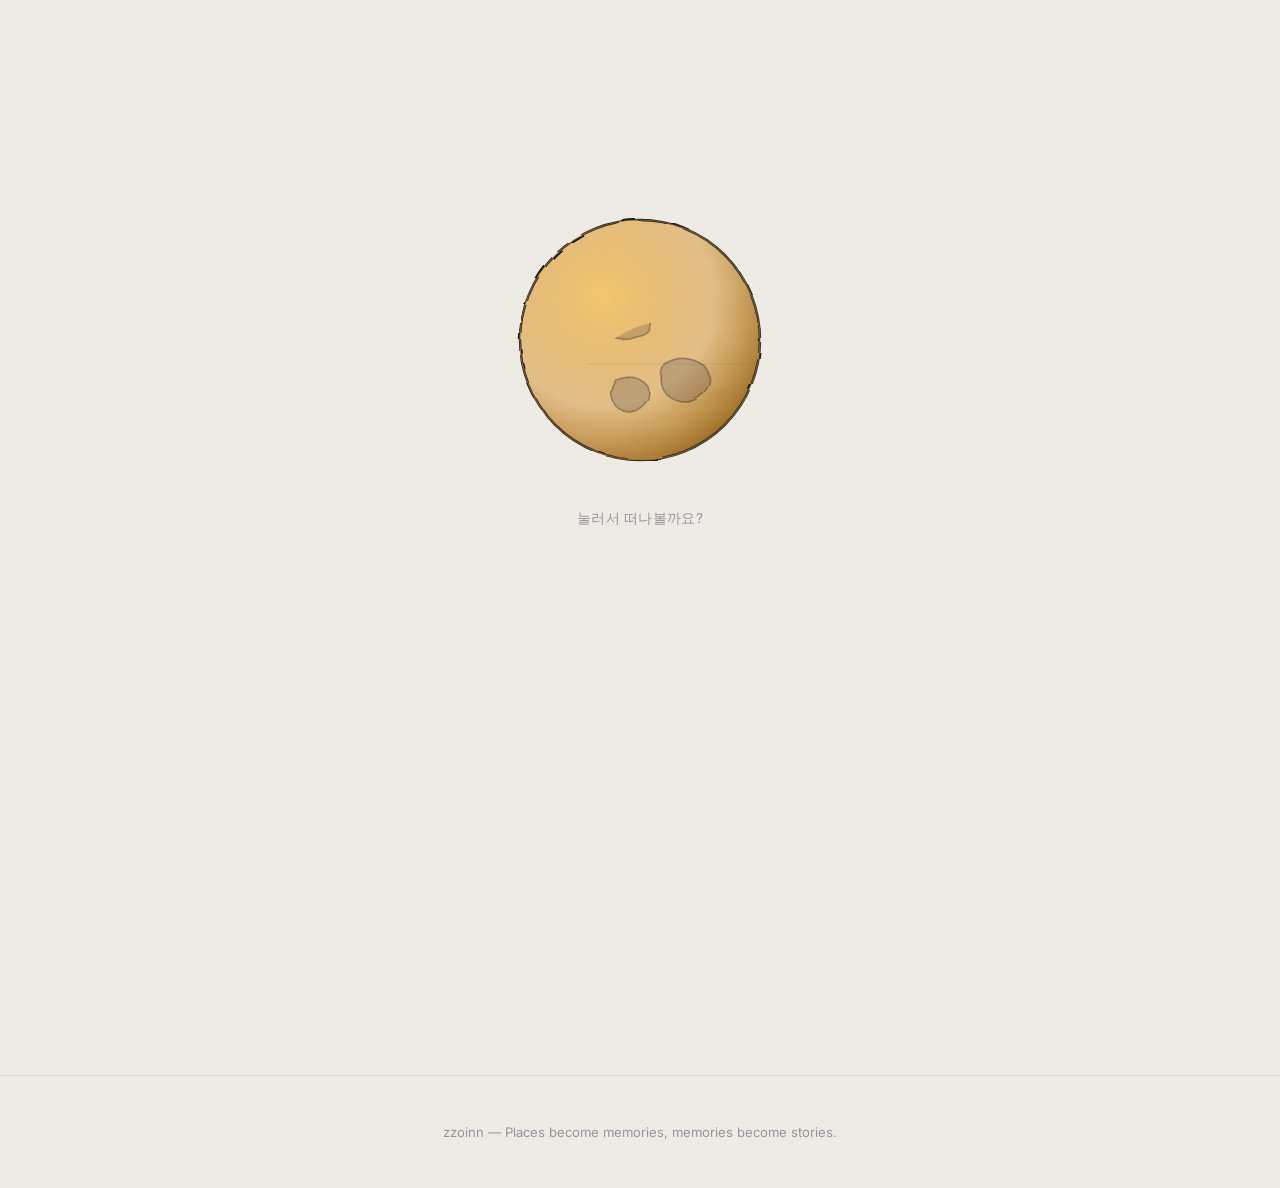
==== index.html @ 5c6ac8ff "첫 번째 커밋: zzoinn 랜딩페이지 v2" ====
<!doctype html>
<html lang="ko" data-theme="light">
<head>
<meta charset="UTF-8" />
<meta name="viewport" content="width=device-width, initial-scale=1.0" />
<title>zzoinn — 여행 아카이브</title>

<link rel="preconnect" href="https://fonts.googleapis.com">
<link rel="preconnect" href="https://fonts.gstatic.com" crossorigin>
<link href="https://fonts.googleapis.com/css2?family=Fraunces:opsz,wght@9..144,400;9..144,500;9..144,600&family=Inter:wght@400;500;600&display=swap" rel="stylesheet">

<style>
  :root {
    --bg: #EEEBE4;
    --bg-elevated: #F8F6F1;
    --ink: #1A1C20;
    --ink-soft: #62646C;
    --ink-faint: #93959C;
    --accent: #D89A3E;
    --line: rgba(26,28,32,0.10);
    --globe-core: #F3C66E;
    --globe-edge: #9C6A21;
    --shadow-soft: rgba(26,28,32,0.10);

    --font-display: 'Fraunces', Georgia, serif;
    --font-body: 'Inter', -apple-system, BlinkMacSystemFont, sans-serif;

    --sp-2: 8px; --sp-3: 12px; --sp-4: 16px; --sp-5: 24px;
    --sp-6: 32px; --sp-7: 48px; --sp-8: 64px; --sp-9: 96px;

    --radius-s: 10px; --radius-m: 18px; --radius-l: 30px;
  }

  html[data-theme="dark"] {
    --bg: #10131A;
    --bg-elevated: #161A22;
    --ink: #ECEAE2;
    --ink-soft: #A2A6B3;
    --ink-faint: #6B6F7B;
    --accent: #96A8E4;
    --line: rgba(255,255,255,0.10);
    --globe-core: #5E72B9;
    --globe-edge: #11141C;
    --shadow-soft: rgba(0,0,0,0.45);
  }

  * { margin: 0; padding: 0; box-sizing: border-box; }

  html, body {
    background: var(--bg);
    color: var(--ink);
    font-family: var(--font-body);
    transition: background-color .5s ease, color .5s ease;
  }

  /* 랜딩 단계에서는 스크롤 잠금 (지구본 모먼트에 집중) */
  body { overflow: hidden; }
  body.site-entered { overflow: auto; }

  a, button, input { font-family: inherit; color: inherit; }
  button { cursor: pointer; background: none; border: none; }
  ::selection { background: var(--accent); color: var(--bg-elevated); }

  /* ============================================
     STAGE 1→2 인트로 레이어
     처음엔 화면 중앙에 큰 지구본만, 클릭하면
     상단에 도킹되는 반쪽 지구본으로 전환
     ============================================ */
  .intro-layer {
    position: fixed;
    top: 0;
    left: 50%;
    width: 320px;
    height: 320px;
    margin-left: -160px;
    z-index: 20;
    transform-origin: 50% 0%;
    transform: translateY(20vh) scale(1);
    transition: transform 1.15s cubic-bezier(.65,0,.35,1);
  }
  body.site-entered .intro-layer {
    transform: translateY(-150px) scale(0.42);
  }

  .globe-button {
    width: 100%;
    height: 100%;
    border-radius: 50%;
    display: block;
  }
  .globe-button:focus-visible {
    outline: 3px solid var(--accent);
    outline-offset: 6px;
  }
  body.site-entered .globe-button { pointer-events: none; }

  .globe-svg { width: 100%; height: 100%; display: block; }

  @media (prefers-reduced-motion: no-preference) {
    .sphere-float { animation: sway 5s ease-in-out infinite; }
    .continent-a { animation: spin-pulse 9s linear infinite; }
    .continent-b { animation: spin-pulse 9s linear infinite; animation-delay: -3s; }
    .continent-c { animation: spin-pulse 9s linear infinite; animation-delay: -6s; }
  }
  @keyframes sway {
    0%, 100% { transform: translateY(0) rotate(-3deg); }
    50%      { transform: translateY(-14px) rotate(3deg); }
  }
  @keyframes spin-pulse {
    0%   { transform: scaleX(1); }
    50%  { transform: scaleX(0.08); }
    100% { transform: scaleX(1); }
  }
  .continent-a, .continent-b, .continent-c { transform-origin: 200px 200px; }

  /* 손그림 느낌의 떨리는 선 */
  .sketchy { filter: url(#sketchFilter); }

  .intro-hint {
    position: fixed;
    top: calc(20vh + 330px);
    left: 0;
    right: 0;
    text-align: center;
    font-size: 0.85rem;
    color: var(--ink-faint);
    letter-spacing: 0.02em;
    opacity: 0;
    z-index: 19;
    animation: hintFade 1s ease forwards;
    animation-delay: 1s;
    transition: opacity .35s ease;
  }
  @keyframes hintFade { to { opacity: 1; } }
  body.site-entered .intro-hint { opacity: 0 !important; pointer-events: none; }

  /* --- 걸어다니는 캐릭터: 도킹된 반쪽 지구본 위에서 좌우 패트롤 --- */
  .walker-wrap {
    position: fixed;
    top: 76px;
    left: 50%;
    transform: translateX(-50%);
    z-index: 6;
    opacity: 0;
    pointer-events: none;
    transition: opacity .5s ease .55s;
  }
  body.site-entered .walker-wrap { opacity: 1; }

  .walker-figure { width: 38px; height: 48px; display: block; }
  @media (prefers-reduced-motion: no-preference) {
    body.site-entered .walker-figure { animation: patrol 6s ease-in-out infinite; }
  }
  @keyframes patrol {
    0%   { transform: translate(-90px, 0)   scaleX(1); }
    10%  { transform: translate(-60px, -7px) scaleX(1); }
    20%  { transform: translate(-30px, 0)   scaleX(1); }
    30%  { transform: translate(0,     -7px) scaleX(1); }
    40%  { transform: translate(30px,  0)   scaleX(1); }
    49%  { transform: translate(60px,  -7px) scaleX(1); }
    50%  { transform: translate(60px,  -7px) scaleX(-1); }
    60%  { transform: translate(30px,  0)   scaleX(-1); }
    70%  { transform: translate(0,     -7px) scaleX(-1); }
    80%  { transform: translate(-30px, 0)   scaleX(-1); }
    90%  { transform: translate(-60px, -7px) scaleX(-1); }
    100% { transform: translate(-90px, 0)   scaleX(1); }
  }

  /* 반쪽 지구본이 도킹할 자리를 일반 흐름에서 미리 비워둠 */
  .dome-spacer {
    height: 0;
    transition: height 1.15s cubic-bezier(.65,0,.35,1);
  }
  body.site-entered .dome-spacer { height: 122px; }

  /* ============================================
     상단 네비게이션 — zzoinn(좌) / 탭 + 다크모드(우)
     ============================================ */
  .nav {
    display: flex;
    align-items: center;
    justify-content: space-between;
    padding: var(--sp-5) var(--sp-7);
    border-bottom: 1px solid var(--line);
    position: sticky;
    top: 0;
    background: var(--bg);
    z-index: 30;
    opacity: 0;
    transform: translateY(8px);
    pointer-events: none;
    transition: background-color .5s ease, border-color .5s ease,
                opacity .6s ease .5s, transform .6s ease .5s;
  }
  body.site-entered .nav { opacity: 1; transform: none; pointer-events: auto; }

  .nav__logo {
    font-family: var(--font-display);
    font-size: 1.4rem;
    font-weight: 500;
    letter-spacing: 0.04em;
  }

  .nav__right { display: flex; align-items: center; gap: var(--sp-6); }

  .nav__links { display: flex; gap: var(--sp-6); list-style: none; }
  .nav__links a {
    text-decoration: none;
    font-size: 0.95rem;
    color: var(--ink-soft);
    transition: color .25s ease;
  }
  .nav__links a:hover { color: var(--ink); }

  .theme-toggle {
    position: relative;
    width: 44px;
    height: 44px;
    border-radius: 50%;
    border: 1px solid var(--line);
    display: flex;
    align-items: center;
    justify-content: center;
    flex-shrink: 0;
  }
  .theme-toggle:focus-visible { outline: 2px solid var(--accent); outline-offset: 2px; }
  .theme-toggle .icon {
    position: absolute;
    font-size: 1.1rem;
    transition: opacity .4s ease, transform .4s ease;
  }
  .theme-toggle .icon--sun  { opacity: 1; transform: rotate(0deg) scale(1); }
  .theme-toggle .icon--moon { opacity: 0; transform: rotate(-80deg) scale(.5); }
  html[data-theme="dark"] .theme-toggle .icon--sun  { opacity: 0; transform: rotate(80deg) scale(.5); }
  html[data-theme="dark"] .theme-toggle .icon--moon { opacity: 1; transform: rotate(0deg) scale(1); }

  /* ============================================
     메인 콘텐츠 (인트로 종료 후 페이드인)
     ============================================ */
  main {
    opacity: 0;
    transform: translateY(8px);
    pointer-events: none;
    transition: opacity .6s ease .55s, transform .6s ease .55s;
  }
  body.site-entered main { opacity: 1; transform: none; pointer-events: auto; }

  .hero {
    padding: var(--sp-8) var(--sp-7) var(--sp-7);
    text-align: center;
    max-width: 880px;
    margin: 0 auto;
  }
  .hero__eyebrow {
    font-size: 0.8rem;
    letter-spacing: 0.18em;
    color: var(--ink-faint);
    margin-bottom: var(--sp-4);
  }
  .hero__headline {
    font-family: var(--font-display);
    font-weight: 500;
    font-size: clamp(2.1rem, 5vw, 3.2rem);
    line-height: 1.3;
    margin-bottom: var(--sp-6);
  }

  .search {
    display: flex;
    gap: var(--sp-3);
    background: var(--bg-elevated);
    border: 1px solid var(--line);
    border-radius: var(--radius-l);
    padding: var(--sp-2);
    max-width: 560px;
    margin: 0 auto var(--sp-5);
    transition: background-color .5s ease, border-color .5s ease;
  }
  .search input { flex: 1; border: none; background: none; padding: var(--sp-3) var(--sp-4); font-size: 0.95rem; }
  .search input:focus { outline: none; }
  .search button {
    background: var(--ink);
    color: var(--bg);
    padding: var(--sp-3) var(--sp-5);
    border-radius: var(--radius-m);
    font-size: 0.9rem;
    font-weight: 500;
    transition: background-color .5s ease, color .5s ease;
  }

  .chips { display: flex; flex-wrap: wrap; justify-content: center; gap: var(--sp-3); }
  .chip {
    border: 1px solid var(--line);
    border-radius: var(--radius-l);
    padding: var(--sp-2) var(--sp-4);
    font-size: 0.82rem;
    color: var(--ink-soft);
    transition: border-color .25s ease, color .25s ease;
  }
  .chip:hover { border-color: var(--accent); color: var(--ink); }

  /* ============================================
     매거진 — 추천 여행 스토리
     ============================================ */
  .stories { padding: var(--sp-7) var(--sp-7) var(--sp-9); max-width: 1180px; margin: 0 auto; }
  .stories__head { margin-bottom: var(--sp-7); }
  .stories__head .eyebrow { font-size: 0.8rem; letter-spacing: 0.18em; color: var(--ink-faint); margin-bottom: var(--sp-3); }
  .stories__head h2 { font-family: var(--font-display); font-size: clamp(1.6rem, 3vw, 2.2rem); font-weight: 500; }

  .stories__grid { display: grid; grid-template-columns: repeat(4, 1fr); gap: var(--sp-5); }

  .card {
    border-radius: var(--radius-m);
    overflow: hidden;
    background: var(--bg-elevated);
    border: 1px solid var(--line);
    transition: transform .35s ease, border-color .5s ease, background-color .5s ease;
  }
  .card:hover { transform: translateY(-6px); }

  .card__thumb { height: 180px; position: relative; display: flex; align-items: flex-end; padding: var(--sp-3); }
  html[data-theme="dark"] .card__thumb { filter: brightness(.82) saturate(.9); }
  .card__thumb span { background: rgba(0,0,0,0.35); color: #fff; font-size: 0.72rem; padding: 4px 10px; border-radius: 999px; backdrop-filter: blur(4px); }

  .card__body { padding: var(--sp-4); }
  .card__title { font-family: var(--font-display); font-size: 1.05rem; margin-bottom: var(--sp-2); }
  .card__excerpt { font-size: 0.85rem; color: var(--ink-soft); line-height: 1.55; }

  .thumb-1 { background: linear-gradient(135deg, #E7B25F, #C2693A); }
  .thumb-2 { background: linear-gradient(135deg, #8E97A6, #3D4654); }
  .thumb-3 { background: linear-gradient(135deg, #7FA66E, #36563F); }
  .thumb-4 { background: linear-gradient(135deg, #D88A8E, #7A3B4C); }

  footer {
    text-align: center;
    padding: var(--sp-7);
    border-top: 1px solid var(--line);
    font-size: 0.82rem;
    color: var(--ink-faint);
    transition: border-color .5s ease;
  }

  @media (max-width: 860px) {
    .nav { padding: var(--sp-4) var(--sp-5); }
    .nav__links { display: none; }
    .hero { padding: var(--sp-7) var(--sp-5); }
    .stories { padding: var(--sp-6) var(--sp-5); }
    .stories__grid { grid-template-columns: 1fr 1fr; }
    .intro-layer { width: 240px; height: 240px; margin-left: -120px; }
    body.site-entered .intro-layer { transform: translateY(-118px) scale(0.5); }
  }
  @media (max-width: 520px) {
    .stories__grid { grid-template-columns: 1fr; }
    .search { flex-direction: column; border-radius: var(--radius-m); }
  }
</style>
</head>
<body>

  <!-- SVG 필터: 손그림 같은 떨리는 선 효과 -->
  <svg width="0" height="0" style="position:absolute">
    <filter id="sketchFilter">
      <feTurbulence type="fractalNoise" baseFrequency="0.012 0.04" numOctaves="2" seed="7" result="noise" />
      <feDisplacementMap in="SourceGraphic" in2="noise" scale="5" />
    </filter>
  </svg>

  <!-- STAGE 1→2: 인트로 지구본 (클릭하면 상단으로 도킹) -->
  <div class="intro-layer" id="introLayer">
    <button class="globe-button" id="globeButton" aria-label="zzoinn 둘러보기 시작">
      <svg class="globe-svg" viewBox="0 0 400 400">
        <defs>
          <radialGradient id="sphereGrad" cx="35%" cy="32%" r="75%">
            <stop offset="0%" stop-color="var(--globe-core)" />
            <stop offset="60%" stop-color="var(--accent)" stop-opacity="0.55" />
            <stop offset="100%" stop-color="var(--globe-edge)" />
          </radialGradient>
        </defs>

        <g class="sphere-float">
          <circle class="sketchy" cx="200" cy="200" r="150" fill="url(#sphereGrad)" stroke="var(--ink)" stroke-width="3" />

          <g clip-path="circle(150px at 200px 200px)">
            <!-- 손으로 그린 듯한 대륙 블롭 3개, 회전하듯 스케일 펄스 -->
            <path class="continent-a sketchy" d="M120,150 Q140,120 175,128 Q200,118 215,140 Q230,150 210,168 Q220,190 195,195 Q165,205 150,185 Q125,178 120,150 Z" fill="var(--ink)" fill-opacity="0.16" stroke="var(--ink)" stroke-opacity="0.35" stroke-width="2" />
            <path class="continent-b sketchy" d="M230,230 Q255,215 280,232 Q295,250 278,268 Q260,285 238,272 Q220,260 230,230 Z" fill="var(--ink)" fill-opacity="0.16" stroke="var(--ink)" stroke-opacity="0.35" stroke-width="2" />
            <path class="continent-c sketchy" d="M170,250 Q195,240 210,258 Q215,278 195,288 Q175,295 165,275 Q160,260 170,250 Z" fill="var(--ink)" fill-opacity="0.16" stroke="var(--ink)" stroke-opacity="0.35" stroke-width="2" />

            <line x1="50" y1="170" x2="350" y2="170" stroke="var(--ink)" stroke-opacity="0.10" />
            <line x1="50" y1="230" x2="350" y2="230" stroke="var(--ink)" stroke-opacity="0.10" />
          </g>

          <circle cx="200" cy="200" r="150" fill="none" stroke="var(--accent)" stroke-opacity="0.5" stroke-width="1.5" />
        </g>
      </svg>
    </button>
  </div>

  <p class="intro-hint" id="introHint">눌러서 떠나볼까요?</p>

  <!-- 도킹된 반쪽 지구본 위를 걸어다니는 캐릭터 -->
  <div class="walker-wrap" id="walker" aria-hidden="true">
    <svg class="walker-figure" viewBox="0 0 40 50">
      <ellipse cx="20" cy="30" rx="9" ry="12" fill="var(--accent)" stroke="var(--ink)" stroke-width="1.5" />
      <circle cx="20" cy="13" r="8" fill="var(--accent)" stroke="var(--ink)" stroke-width="1.5" />
      <circle cx="17" cy="12" r="1.2" fill="var(--ink)" />
      <circle cx="23" cy="12" r="1.2" fill="var(--ink)" />
      <path d="M16,16 Q20,18 24,16" fill="none" stroke="var(--ink)" stroke-width="1.3" stroke-linecap="round" />
      <line x1="14" y1="24" x2="6"  y2="30" stroke="var(--ink)" stroke-width="2" stroke-linecap="round" />
      <line x1="26" y1="24" x2="34" y2="30" stroke="var(--ink)" stroke-width="2" stroke-linecap="round" />
      <line x1="16" y1="40" x2="12" y2="49" stroke="var(--ink)" stroke-width="2.4" stroke-linecap="round" />
      <line x1="24" y1="40" x2="28" y2="49" stroke="var(--ink)" stroke-width="2.4" stroke-linecap="round" />
    </svg>
  </div>

  <div class="dome-spacer"></div>

  <header class="nav">
    <div class="nav__logo">zzoinn</div>
    <div class="nav__right">
      <nav class="nav__links">
        <a href="#magazine">Magazine</a>
        <a href="#goods">Goods</a>
      </nav>
      <button class="theme-toggle" id="themeToggle" aria-label="다크 모드로 전환" aria-pressed="false">
        <span class="icon icon--sun">☀️</span>
        <span class="icon icon--moon">🌙</span>
      </button>
    </div>
  </header>

  <main>
    <section class="hero">
      <p class="hero__eyebrow">TRAVEL ARCHIVE</p>
      <h1 class="hero__headline">오늘 어떤 여행을<br>하고 싶나요?</h1>

      <form class="search" id="searchForm">
        <input type="text" id="searchInput" placeholder="조용한 바다, 혼자 걷기 좋은 도시, 사진 찍기 좋은 장소…" />
        <button type="submit">탐색</button>
      </form>

      <div class="chips">
        <button class="chip">조용한 바다가 있는 여행</button>
        <button class="chip">현지 맛집을 찾는 여행</button>
        <button class="chip">혼자 걷기 좋은 도시</button>
        <button class="chip">사진 찍기 좋은 장소</button>
      </div>
    </section>

    <section class="stories" id="magazine">
      <div class="stories__head">
        <p class="eyebrow">MAGAZINE</p>
        <h2>지금, 어딘가의 이야기</h2>
      </div>

      <div class="stories__grid">
        <article class="card">
          <div class="card__thumb thumb-1"><span>📍 리스본, 포르투갈</span></div>
          <div class="card__body">
            <p class="card__title">골목 끝 작은 다이너</p>
            <p class="card__excerpt">아침 6시, 트램 소리만 울리는 알파마 골목에서 만난 핫초콜릿 한 잔.</p>
          </div>
        </article>

        <article class="card">
          <div class="card__thumb thumb-2"><span>📍 교토, 일본</span></div>
          <div class="card__body">
            <p class="card__title">관광객이 없는 새벽</p>
            <p class="card__excerpt">기온의 좁은 돌길, 인력거꾼 한 명과 마주친 새벽 다섯 시의 고요함.</p>
          </div>
        </article>

        <article class="card">
          <div class="card__thumb thumb-3"><span>📍 우붓, 인도네시아</span></div>
          <div class="card__body">
            <p class="card__title">초록 사이 작은 책방</p>
            <p class="card__excerpt">논 한가운데 숨어 있는 헌책방에서, 커피 한 잔과 빗소리를 들으며.</p>
          </div>
        </article>

        <article class="card">
          <div class="card__thumb thumb-4"><span>📍 나프플리오, 그리스</span></div>
          <div class="card__body">
            <p class="card__title">계단 위 작은 발코니</p>
            <p class="card__excerpt">여행자는 모르는 동네 빵집, 갓 구운 빵 냄새를 따라간 골목 끝.</p>
          </div>
        </article>
      </div>
    </section>
  </main>

  <footer id="goods">
    zzoinn — Places become memories, memories become stories.
  </footer>

  <script>
    // STAGE 1 → 2: 지구본 클릭 시 사이트 진입
    const body = document.body;
    const globeButton = document.getElementById('globeButton');
    globeButton.addEventListener('click', () => {
      if (body.classList.contains('site-entered')) return;
      body.classList.add('site-entered');
    });

    // 다크모드 토글
    const root = document.documentElement;
    const toggle = document.getElementById('themeToggle');
    const prefersDark = window.matchMedia('(prefers-color-scheme: dark)').matches;
    let theme = prefersDark ? 'dark' : 'light';
    root.setAttribute('data-theme', theme);
    syncToggle();

    toggle.addEventListener('click', () => {
      theme = theme === 'dark' ? 'light' : 'dark';
      root.setAttribute('data-theme', theme);
      syncToggle();
    });
    function syncToggle() {
      toggle.setAttribute('aria-pressed', theme === 'dark');
      toggle.setAttribute('aria-label', theme === 'dark' ? '라이트 모드로 전환' : '다크 모드로 전환');
    }

    // 검색 칩 클릭 시 입력창 채우기
    const searchInput = document.getElementById('searchInput');
    document.querySelectorAll('.chip').forEach(chip => {
      chip.addEventListener('click', () => {
        searchInput.value = chip.textContent;
        searchInput.focus();
      });
    });
    document.getElementById('searchForm').addEventListener('submit', e => e.preventDefault());
  </script>

</body>
</html>
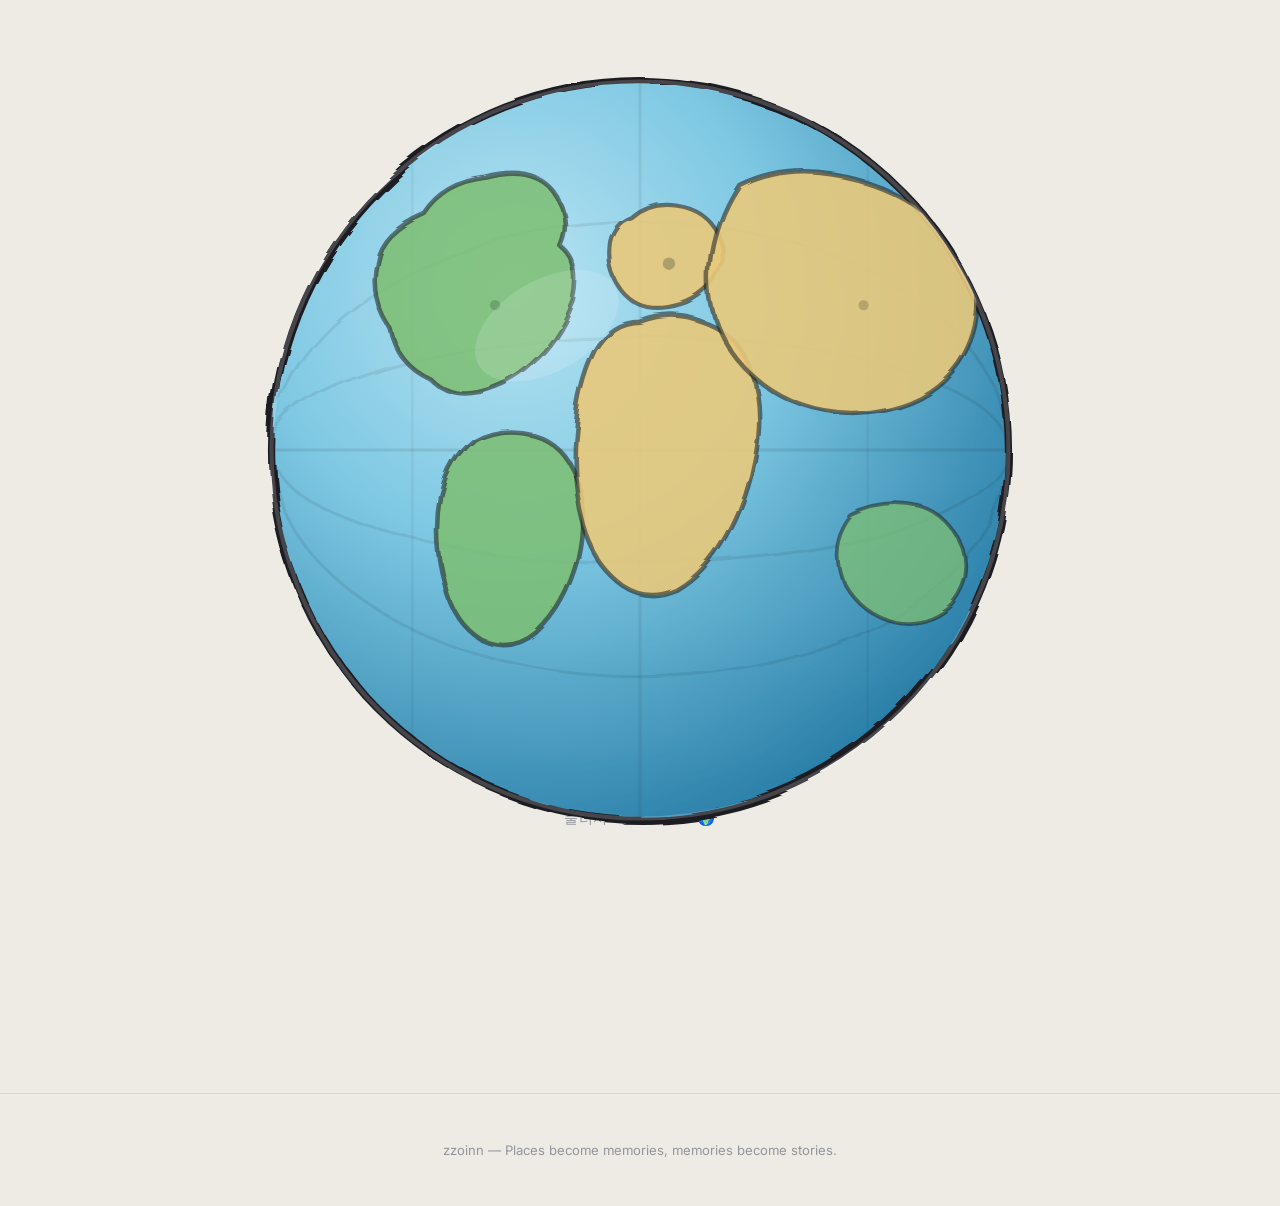
==== commit 28580416: "GitHub Pages 배포용 index.html 추가" ====
--- a/index.html
+++ b/index.html
@@ -19,6 +19,8 @@
     --accent: #D89A3E;
     --line: rgba(26,28,32,0.10);
     --globe-core: #F3C66E;
+    --globe-ocean: #7EC8E3;
+    --globe-ocean2: #4FA8C7;
     --globe-edge: #9C6A21;
     --shadow-soft: rgba(26,28,32,0.10);
 
@@ -40,6 +42,8 @@
     --accent: #96A8E4;
     --line: rgba(255,255,255,0.10);
     --globe-core: #5E72B9;
+    --globe-ocean: #2A5F7A;
+    --globe-ocean2: #1A3F52;
     --globe-edge: #11141C;
     --shadow-soft: rgba(0,0,0,0.45);
   }
@@ -53,7 +57,6 @@
     transition: background-color .5s ease, color .5s ease;
   }
 
-  /* 랜딩 단계에서는 스크롤 잠금 (지구본 모먼트에 집중) */
   body { overflow: hidden; }
   body.site-entered { overflow: auto; }
 
@@ -62,24 +65,29 @@
   ::selection { background: var(--accent); color: var(--bg-elevated); }
 
   /* ============================================
-     STAGE 1→2 인트로 레이어
-     처음엔 화면 중앙에 큰 지구본만, 클릭하면
-     상단에 도킹되는 반쪽 지구본으로 전환
+     STAGE 1: 화면 꽉 채우는 큰 지구본
      ============================================ */
   .intro-layer {
     position: fixed;
+    top: 50%;
+    left: 50%;
+    width: min(92vw, 92vh);
+    height: min(92vw, 92vh);
+    transform: translate(-50%, -50%) scale(1);
+    transform-origin: 50% 50%;
+    z-index: 20;
+    transition: top 1.15s cubic-bezier(.65,0,.35,1),
+                left 1.15s cubic-bezier(.65,0,.35,1),
+                width 1.15s cubic-bezier(.65,0,.35,1),
+                height 1.15s cubic-bezier(.65,0,.35,1),
+                transform 1.15s cubic-bezier(.65,0,.35,1);
+  }
+  body.site-entered .intro-layer {
     top: 0;
     left: 50%;
-    width: 320px;
-    height: 320px;
-    margin-left: -160px;
-    z-index: 20;
-    transform-origin: 50% 0%;
-    transform: translateY(20vh) scale(1);
-    transition: transform 1.15s cubic-bezier(.65,0,.35,1);
-  }
-  body.site-entered .intro-layer {
-    transform: translateY(-150px) scale(0.42);
+    width: 260px;
+    height: 260px;
+    transform: translate(-50%, -30px) scale(1);
   }
 
   .globe-button {
@@ -98,89 +106,95 @@
 
   @media (prefers-reduced-motion: no-preference) {
     .sphere-float { animation: sway 5s ease-in-out infinite; }
-    .continent-a { animation: spin-pulse 9s linear infinite; }
-    .continent-b { animation: spin-pulse 9s linear infinite; animation-delay: -3s; }
-    .continent-c { animation: spin-pulse 9s linear infinite; animation-delay: -6s; }
   }
   @keyframes sway {
-    0%, 100% { transform: translateY(0) rotate(-3deg); }
-    50%      { transform: translateY(-14px) rotate(3deg); }
-  }
-  @keyframes spin-pulse {
-    0%   { transform: scaleX(1); }
-    50%  { transform: scaleX(0.08); }
-    100% { transform: scaleX(1); }
-  }
-  .continent-a, .continent-b, .continent-c { transform-origin: 200px 200px; }
-
-  /* 손그림 느낌의 떨리는 선 */
+    0%, 100% { transform: translateY(0) rotate(-1.5deg); }
+    50%      { transform: translateY(-10px) rotate(1.5deg); }
+  }
+
   .sketchy { filter: url(#sketchFilter); }
 
   .intro-hint {
     position: fixed;
-    top: calc(20vh + 330px);
+    bottom: 8vh;
     left: 0;
     right: 0;
     text-align: center;
-    font-size: 0.85rem;
+    font-size: 0.9rem;
     color: var(--ink-faint);
-    letter-spacing: 0.02em;
+    letter-spacing: 0.04em;
     opacity: 0;
     z-index: 19;
     animation: hintFade 1s ease forwards;
-    animation-delay: 1s;
+    animation-delay: 1.2s;
     transition: opacity .35s ease;
   }
   @keyframes hintFade { to { opacity: 1; } }
   body.site-entered .intro-hint { opacity: 0 !important; pointer-events: none; }
 
-  /* --- 걸어다니는 캐릭터: 도킹된 반쪽 지구본 위에서 좌우 패트롤 --- */
+  /* ============================================
+     STAGE 2: 도킹된 반쪽 지구본 + 캐릭터
+     ============================================ */
+  .dome-wrap {
+    position: fixed;
+    top: 0;
+    left: 50%;
+    transform: translateX(-50%);
+    width: 340px;
+    z-index: 8;
+    opacity: 0;
+    pointer-events: none;
+    transition: opacity .6s ease .4s;
+  }
+  body.site-entered .dome-wrap { opacity: 1; }
+
+  .dome-svg { width: 100%; display: block; }
+
   .walker-wrap {
     position: fixed;
-    top: 76px;
+    top: 112px;
     left: 50%;
     transform: translateX(-50%);
-    z-index: 6;
+    z-index: 9;
     opacity: 0;
     pointer-events: none;
-    transition: opacity .5s ease .55s;
+    transition: opacity .5s ease .7s;
   }
   body.site-entered .walker-wrap { opacity: 1; }
 
-  .walker-figure { width: 38px; height: 48px; display: block; }
+  .walker-figure { width: 34px; height: 44px; display: block; }
   @media (prefers-reduced-motion: no-preference) {
     body.site-entered .walker-figure { animation: patrol 6s ease-in-out infinite; }
   }
   @keyframes patrol {
-    0%   { transform: translate(-90px, 0)   scaleX(1); }
-    10%  { transform: translate(-60px, -7px) scaleX(1); }
-    20%  { transform: translate(-30px, 0)   scaleX(1); }
+    0%   { transform: translate(-95px, 0)   scaleX(1); }
+    10%  { transform: translate(-64px, -7px) scaleX(1); }
+    20%  { transform: translate(-32px, 0)   scaleX(1); }
     30%  { transform: translate(0,     -7px) scaleX(1); }
-    40%  { transform: translate(30px,  0)   scaleX(1); }
-    49%  { transform: translate(60px,  -7px) scaleX(1); }
-    50%  { transform: translate(60px,  -7px) scaleX(-1); }
-    60%  { transform: translate(30px,  0)   scaleX(-1); }
+    40%  { transform: translate(32px,  0)   scaleX(1); }
+    49%  { transform: translate(64px,  -7px) scaleX(1); }
+    50%  { transform: translate(64px,  -7px) scaleX(-1); }
+    60%  { transform: translate(32px,  0)   scaleX(-1); }
     70%  { transform: translate(0,     -7px) scaleX(-1); }
-    80%  { transform: translate(-30px, 0)   scaleX(-1); }
-    90%  { transform: translate(-60px, -7px) scaleX(-1); }
-    100% { transform: translate(-90px, 0)   scaleX(1); }
-  }
-
-  /* 반쪽 지구본이 도킹할 자리를 일반 흐름에서 미리 비워둠 */
+    80%  { transform: translate(-32px, 0)   scaleX(-1); }
+    90%  { transform: translate(-64px, -7px) scaleX(-1); }
+    100% { transform: translate(-95px, 0)   scaleX(1); }
+  }
+
   .dome-spacer {
     height: 0;
     transition: height 1.15s cubic-bezier(.65,0,.35,1);
   }
-  body.site-entered .dome-spacer { height: 122px; }
+  body.site-entered .dome-spacer { height: 180px; }
 
   /* ============================================
-     상단 네비게이션 — zzoinn(좌) / 탭 + 다크모드(우)
+     상단 네비게이션 — 좌: 세로 탭 / 우: 집모양 로고
      ============================================ */
   .nav {
     display: flex;
     align-items: center;
     justify-content: space-between;
-    padding: var(--sp-5) var(--sp-7);
+    padding: var(--sp-4) var(--sp-7);
     border-bottom: 1px solid var(--line);
     position: sticky;
     top: 0;
@@ -194,39 +208,83 @@
   }
   body.site-entered .nav { opacity: 1; transform: none; pointer-events: auto; }
 
-  .nav__logo {
-    font-family: var(--font-display);
-    font-size: 1.4rem;
-    font-weight: 500;
-    letter-spacing: 0.04em;
-  }
-
-  .nav__right { display: flex; align-items: center; gap: var(--sp-6); }
-
-  .nav__links { display: flex; gap: var(--sp-6); list-style: none; }
+  /* 왼쪽: 세로 탭 */
+  .nav__links {
+    display: flex;
+    flex-direction: column;
+    gap: var(--sp-2);
+    list-style: none;
+  }
   .nav__links a {
     text-decoration: none;
-    font-size: 0.95rem;
+    font-size: 0.9rem;
     color: var(--ink-soft);
+    letter-spacing: 0.04em;
     transition: color .25s ease;
+    line-height: 1.4;
   }
   .nav__links a:hover { color: var(--ink); }
 
+  /* 오른쪽: 집모양 로고 */
+  .nav__logo-wrap {
+    position: relative;
+    display: inline-flex;
+    flex-direction: column;
+    align-items: center;
+    justify-content: center;
+  }
+
+  /* 집 모양: 사각형 + 위에 삼각 지붕 */
+  .house-shape {
+    position: relative;
+    background: var(--accent);
+    width: 72px;
+    height: 56px;
+    border-radius: 4px 4px 6px 6px;
+    display: flex;
+    flex-direction: column;
+    align-items: center;
+    justify-content: center;
+    margin-top: 22px;
+  }
+  .house-shape::before {
+    content: '';
+    position: absolute;
+    top: -22px;
+    left: -6px;
+    width: 0;
+    height: 0;
+    border-left: 42px solid transparent;
+    border-right: 42px solid transparent;
+    border-bottom: 26px solid var(--accent);
+  }
+
+  .nav__logo-line {
+    font-family: var(--font-display);
+    font-size: 1.15rem;
+    font-weight: 600;
+    color: var(--bg);
+    letter-spacing: 0.06em;
+    line-height: 1.1;
+  }
+
+  /* 다크모드 토글 — 우측 끝 */
   .theme-toggle {
     position: relative;
-    width: 44px;
-    height: 44px;
+    width: 40px;
+    height: 40px;
     border-radius: 50%;
     border: 1px solid var(--line);
     display: flex;
     align-items: center;
     justify-content: center;
     flex-shrink: 0;
+    margin-left: var(--sp-4);
   }
   .theme-toggle:focus-visible { outline: 2px solid var(--accent); outline-offset: 2px; }
   .theme-toggle .icon {
     position: absolute;
-    font-size: 1.1rem;
+    font-size: 1rem;
     transition: opacity .4s ease, transform .4s ease;
   }
   .theme-toggle .icon--sun  { opacity: 1; transform: rotate(0deg) scale(1); }
@@ -234,8 +292,14 @@
   html[data-theme="dark"] .theme-toggle .icon--sun  { opacity: 0; transform: rotate(80deg) scale(.5); }
   html[data-theme="dark"] .theme-toggle .icon--moon { opacity: 1; transform: rotate(0deg) scale(1); }
 
+  .nav__right {
+    display: flex;
+    align-items: center;
+    gap: var(--sp-3);
+  }
+
   /* ============================================
-     메인 콘텐츠 (인트로 종료 후 페이드인)
+     메인 콘텐츠
      ============================================ */
   main {
     opacity: 0;
@@ -300,7 +364,7 @@
   .chip:hover { border-color: var(--accent); color: var(--ink); }
 
   /* ============================================
-     매거진 — 추천 여행 스토리
+     매거진
      ============================================ */
   .stories { padding: var(--sp-7) var(--sp-7) var(--sp-9); max-width: 1180px; margin: 0 auto; }
   .stories__head { margin-bottom: var(--sp-7); }
@@ -342,12 +406,9 @@
 
   @media (max-width: 860px) {
     .nav { padding: var(--sp-4) var(--sp-5); }
-    .nav__links { display: none; }
     .hero { padding: var(--sp-7) var(--sp-5); }
     .stories { padding: var(--sp-6) var(--sp-5); }
     .stories__grid { grid-template-columns: 1fr 1fr; }
-    .intro-layer { width: 240px; height: 240px; margin-left: -120px; }
-    body.site-entered .intro-layer { transform: translateY(-118px) scale(0.5); }
   }
   @media (max-width: 520px) {
     .stories__grid { grid-template-columns: 1fr; }
@@ -357,48 +418,185 @@
 </head>
 <body>
 
-  <!-- SVG 필터: 손그림 같은 떨리는 선 효과 -->
+  <!-- SVG 필터 -->
   <svg width="0" height="0" style="position:absolute">
     <filter id="sketchFilter">
-      <feTurbulence type="fractalNoise" baseFrequency="0.012 0.04" numOctaves="2" seed="7" result="noise" />
-      <feDisplacementMap in="SourceGraphic" in2="noise" scale="5" />
+      <feTurbulence type="fractalNoise" baseFrequency="0.008 0.03" numOctaves="3" seed="5" result="noise" />
+      <feDisplacementMap in="SourceGraphic" in2="noise" scale="6" />
+    </filter>
+    <filter id="sketchFilterLight">
+      <feTurbulence type="fractalNoise" baseFrequency="0.015 0.05" numOctaves="2" seed="12" result="noise2" />
+      <feDisplacementMap in="SourceGraphic" in2="noise2" scale="3" />
     </filter>
   </svg>
 
-  <!-- STAGE 1→2: 인트로 지구본 (클릭하면 상단으로 도킹) -->
+  <!-- STAGE 1: 화면 꽉 채우는 지구본 -->
   <div class="intro-layer" id="introLayer">
     <button class="globe-button" id="globeButton" aria-label="zzoinn 둘러보기 시작">
-      <svg class="globe-svg" viewBox="0 0 400 400">
+      <svg class="globe-svg" viewBox="0 0 400 400" xmlns="http://www.w3.org/2000/svg">
         <defs>
-          <radialGradient id="sphereGrad" cx="35%" cy="32%" r="75%">
-            <stop offset="0%" stop-color="var(--globe-core)" />
-            <stop offset="60%" stop-color="var(--accent)" stop-opacity="0.55" />
-            <stop offset="100%" stop-color="var(--globe-edge)" />
+          <radialGradient id="sphereGrad" cx="33%" cy="28%" r="78%">
+            <stop offset="0%" stop-color="#B8E4F2" />
+            <stop offset="45%" stop-color="#7EC8E3" />
+            <stop offset="100%" stop-color="#2A7FA8" />
           </radialGradient>
+          <radialGradient id="sphereGradDark" cx="33%" cy="28%" r="78%">
+            <stop offset="0%" stop-color="#3A6A85" />
+            <stop offset="60%" stop-color="#1E4F6B" />
+            <stop offset="100%" stop-color="#0A1F2E" />
+          </radialGradient>
+          <clipPath id="globeClip">
+            <circle cx="200" cy="200" r="178" />
+          </clipPath>
         </defs>
 
         <g class="sphere-float">
-          <circle class="sketchy" cx="200" cy="200" r="150" fill="url(#sphereGrad)" stroke="var(--ink)" stroke-width="3" />
-
-          <g clip-path="circle(150px at 200px 200px)">
-            <!-- 손으로 그린 듯한 대륙 블롭 3개, 회전하듯 스케일 펄스 -->
-            <path class="continent-a sketchy" d="M120,150 Q140,120 175,128 Q200,118 215,140 Q230,150 210,168 Q220,190 195,195 Q165,205 150,185 Q125,178 120,150 Z" fill="var(--ink)" fill-opacity="0.16" stroke="var(--ink)" stroke-opacity="0.35" stroke-width="2" />
-            <path class="continent-b sketchy" d="M230,230 Q255,215 280,232 Q295,250 278,268 Q260,285 238,272 Q220,260 230,230 Z" fill="var(--ink)" fill-opacity="0.16" stroke="var(--ink)" stroke-opacity="0.35" stroke-width="2" />
-            <path class="continent-c sketchy" d="M170,250 Q195,240 210,258 Q215,278 195,288 Q175,295 165,275 Q160,260 170,250 Z" fill="var(--ink)" fill-opacity="0.16" stroke="var(--ink)" stroke-opacity="0.35" stroke-width="2" />
-
-            <line x1="50" y1="170" x2="350" y2="170" stroke="var(--ink)" stroke-opacity="0.10" />
-            <line x1="50" y1="230" x2="350" y2="230" stroke="var(--ink)" stroke-opacity="0.10" />
+          <!-- 바다 배경 -->
+          <circle cx="200" cy="200" r="178" fill="url(#sphereGrad)" stroke="var(--ink)" stroke-width="3.5" class="sketchy" />
+
+          <g clip-path="url(#globeClip)">
+            <!-- 경도·위도 선 (손그림 느낌) -->
+            <ellipse cx="200" cy="200" rx="178" ry="55" fill="none" stroke="var(--ink)" stroke-opacity="0.08" stroke-width="1.5" class="sketchy" />
+            <ellipse cx="200" cy="200" rx="178" ry="110" fill="none" stroke="var(--ink)" stroke-opacity="0.08" stroke-width="1.5" class="sketchy" />
+            <line x1="22" y1="200" x2="378" y2="200" stroke="var(--ink)" stroke-opacity="0.10" stroke-width="1.5" />
+            <line x1="200" y1="22" x2="200" y2="378" stroke="var(--ink)" stroke-opacity="0.08" stroke-width="1.5" />
+            <line x1="90" y1="30" x2="90" y2="370" stroke="var(--ink)" stroke-opacity="0.06" stroke-width="1" />
+            <line x1="310" y1="30" x2="310" y2="370" stroke="var(--ink)" stroke-opacity="0.06" stroke-width="1" />
+
+            <!-- 북아메리카 -->
+            <path class="sketchy" d="
+              M 95,85
+              Q 105,70 125,68
+              Q 148,62 158,75
+              Q 168,88 162,102
+              Q 172,110 168,128
+              Q 160,148 148,158
+              Q 138,168 122,172
+              Q 108,175 98,165
+              Q 82,158 78,140
+              Q 68,125 72,108
+              Q 74,94 95,85 Z
+            " fill="#7DBF72" fill-opacity="0.85" stroke="var(--ink)" stroke-opacity="0.55" stroke-width="2.2" stroke-linejoin="round" />
+
+            <!-- 남아메리카 -->
+            <path class="sketchy" d="
+              M 120,195
+              Q 132,188 148,192
+              Q 162,196 168,212
+              Q 175,230 170,252
+              Q 164,275 150,288
+              Q 138,298 124,292
+              Q 110,284 106,265
+              Q 100,244 104,222
+              Q 108,205 120,195 Z
+            " fill="#7DBF72" fill-opacity="0.85" stroke="var(--ink)" stroke-opacity="0.55" stroke-width="2.2" stroke-linejoin="round" />
+
+            <!-- 유럽 -->
+            <path class="sketchy" d="
+              M 196,88
+              Q 205,80 218,82
+              Q 232,84 238,96
+              Q 244,108 236,120
+              Q 228,130 214,132
+              Q 200,134 192,124
+              Q 184,114 186,100
+              Q 188,91 196,88 Z
+            " fill="#E8C97A" fill-opacity="0.9" stroke="var(--ink)" stroke-opacity="0.55" stroke-width="2" stroke-linejoin="round" />
+
+            <!-- 아프리카 -->
+            <path class="sketchy" d="
+              M 200,138
+              Q 216,132 230,138
+              Q 248,144 254,162
+              Q 260,180 256,202
+              Q 252,224 242,242
+              Q 232,260 218,268
+              Q 204,274 192,266
+              Q 178,256 172,236
+              Q 166,214 168,192
+              Q 170,168 178,152
+              Q 186,138 200,138 Z
+            " fill="#E8C97A" fill-opacity="0.9" stroke="var(--ink)" stroke-opacity="0.55" stroke-width="2.2" stroke-linejoin="round" />
+
+            <!-- 아시아 -->
+            <path class="sketchy" d="
+              M 248,72
+              Q 268,62 292,66
+              Q 318,70 336,84
+              Q 358,98 362,118
+              Q 366,140 354,158
+              Q 342,175 320,180
+              Q 298,185 278,178
+              Q 256,170 244,152
+              Q 232,134 234,112
+              Q 236,90 248,72 Z
+            " fill="#E8C97A" fill-opacity="0.9" stroke="var(--ink)" stroke-opacity="0.55" stroke-width="2.2" stroke-linejoin="round" />
+
+            <!-- 오세아니아 -->
+            <path class="sketchy" d="
+              M 302,232
+              Q 318,224 336,228
+              Q 350,232 356,248
+              Q 360,262 350,274
+              Q 338,285 322,282
+              Q 306,278 298,264
+              Q 292,250 298,238
+              Q 300,234 302,232 Z
+            " fill="#7DBF72" fill-opacity="0.75" stroke="var(--ink)" stroke-opacity="0.5" stroke-width="1.8" stroke-linejoin="round" />
+
+            <!-- 귀여운 포인트: 별/점 강조 -->
+            <circle cx="214" cy="110" r="3" fill="var(--ink)" fill-opacity="0.25" />
+            <circle cx="130" cy="130" r="2.5" fill="var(--ink)" fill-opacity="0.2" />
+            <circle cx="308" cy="130" r="2.5" fill="var(--ink)" fill-opacity="0.2" />
           </g>
 
-          <circle cx="200" cy="200" r="150" fill="none" stroke="var(--accent)" stroke-opacity="0.5" stroke-width="1.5" />
+          <!-- 테두리 광택 -->
+          <circle cx="200" cy="200" r="178" fill="none" stroke="white" stroke-opacity="0.18" stroke-width="2" />
+          <!-- 하이라이트 -->
+          <ellipse cx="155" cy="140" rx="38" ry="22" fill="white" fill-opacity="0.14" transform="rotate(-30 155 140)" />
         </g>
       </svg>
     </button>
   </div>
 
-  <p class="intro-hint" id="introHint">눌러서 떠나볼까요?</p>
-
-  <!-- 도킹된 반쪽 지구본 위를 걸어다니는 캐릭터 -->
+  <p class="intro-hint" id="introHint">눌러서 떠나볼까요? 🌍</p>
+
+  <!-- STAGE 2: 상단 반쪽 지구본 (캐릭터 플랫폼) -->
+  <div class="dome-wrap" id="domeWrap" aria-hidden="true">
+    <svg class="dome-svg" viewBox="0 0 340 175" xmlns="http://www.w3.org/2000/svg">
+      <defs>
+        <radialGradient id="domeGrad" cx="50%" cy="10%" r="90%">
+          <stop offset="0%" stop-color="#B8E4F2" />
+          <stop offset="60%" stop-color="#7EC8E3" />
+          <stop offset="100%" stop-color="#2A7FA8" />
+        </radialGradient>
+        <clipPath id="domeClip">
+          <rect x="0" y="0" width="340" height="175" />
+        </clipPath>
+      </defs>
+      <!-- 반원 바다 -->
+      <ellipse cx="170" cy="175" rx="168" ry="168" fill="url(#domeGrad)" clip-path="url(#domeClip)" />
+      <!-- 경도선 -->
+      <ellipse cx="170" cy="175" rx="168" ry="52" fill="none" stroke="var(--ink)" stroke-opacity="0.08" stroke-width="1.2" clip-path="url(#domeClip)" />
+      <ellipse cx="170" cy="175" rx="168" ry="105" fill="none" stroke="var(--ink)" stroke-opacity="0.06" stroke-width="1" clip-path="url(#domeClip)" />
+      <line x1="170" y1="7" x2="170" y2="175" stroke="var(--ink)" stroke-opacity="0.07" stroke-width="1" />
+      <line x1="62" y1="14" x2="62" y2="175" stroke="var(--ink)" stroke-opacity="0.05" stroke-width="1" />
+      <line x1="278" y1="14" x2="278" y2="175" stroke="var(--ink)" stroke-opacity="0.05" stroke-width="1" />
+      <!-- 미니 대륙 흔적 -->
+      <path d="M 80,80 Q 92,70 108,76 Q 120,82 116,96 Q 110,110 96,112 Q 80,110 76,96 Q 73,86 80,80 Z"
+            fill="#7DBF72" fill-opacity="0.65" stroke="var(--ink)" stroke-opacity="0.4" stroke-width="1.5" />
+      <path d="M 145,52 Q 156,44 170,48 Q 184,52 186,66 Q 188,80 174,86 Q 158,90 148,78 Q 138,66 145,52 Z"
+            fill="#E8C97A" fill-opacity="0.7" stroke="var(--ink)" stroke-opacity="0.4" stroke-width="1.5" />
+      <path d="M 220,65 Q 234,58 250,64 Q 264,70 264,86 Q 262,100 248,104 Q 232,108 222,96 Q 212,84 220,65 Z"
+            fill="#E8C97A" fill-opacity="0.65" stroke="var(--ink)" stroke-opacity="0.4" stroke-width="1.5" />
+      <!-- 테두리 -->
+      <ellipse cx="170" cy="175" rx="168" ry="168" fill="none" stroke="var(--ink)" stroke-width="2.5" clip-path="url(#domeClip)" />
+      <!-- 하단 평면선 강조 -->
+      <line x1="2" y1="174" x2="338" y2="174" stroke="var(--ink)" stroke-opacity="0.25" stroke-width="1.5" />
+    </svg>
+  </div>
+
+  <!-- 캐릭터 -->
   <div class="walker-wrap" id="walker" aria-hidden="true">
     <svg class="walker-figure" viewBox="0 0 40 50">
       <ellipse cx="20" cy="30" rx="9" ry="12" fill="var(--accent)" stroke="var(--ink)" stroke-width="1.5" />
@@ -416,12 +614,22 @@
   <div class="dome-spacer"></div>
 
   <header class="nav">
-    <div class="nav__logo">zzoinn</div>
+    <!-- 왼쪽: 세로 탭 -->
+    <nav>
+      <ul class="nav__links">
+        <li><a href="#magazine">Magazine</a></li>
+        <li><a href="#goods">Goods</a></li>
+      </ul>
+    </nav>
+
+    <!-- 오른쪽: 집모양 로고 + 다크모드 토글 -->
     <div class="nav__right">
-      <nav class="nav__links">
-        <a href="#magazine">Magazine</a>
-        <a href="#goods">Goods</a>
-      </nav>
+      <div class="nav__logo-wrap">
+        <div class="house-shape">
+          <span class="nav__logo-line">zzo</span>
+          <span class="nav__logo-line">inn</span>
+        </div>
+      </div>
       <button class="theme-toggle" id="themeToggle" aria-label="다크 모드로 전환" aria-pressed="false">
         <span class="icon icon--sun">☀️</span>
         <span class="icon icon--moon">🌙</span>
@@ -494,7 +702,6 @@
   </footer>
 
   <script>
-    // STAGE 1 → 2: 지구본 클릭 시 사이트 진입
     const body = document.body;
     const globeButton = document.getElementById('globeButton');
     globeButton.addEventListener('click', () => {
@@ -502,7 +709,6 @@
       body.classList.add('site-entered');
     });
 
-    // 다크모드 토글
     const root = document.documentElement;
     const toggle = document.getElementById('themeToggle');
     const prefersDark = window.matchMedia('(prefers-color-scheme: dark)').matches;
@@ -520,7 +726,6 @@
       toggle.setAttribute('aria-label', theme === 'dark' ? '라이트 모드로 전환' : '다크 모드로 전환');
     }
 
-    // 검색 칩 클릭 시 입력창 채우기
     const searchInput = document.getElementById('searchInput');
     document.querySelectorAll('.chip').forEach(chip => {
       chip.addEventListener('click', () => {
